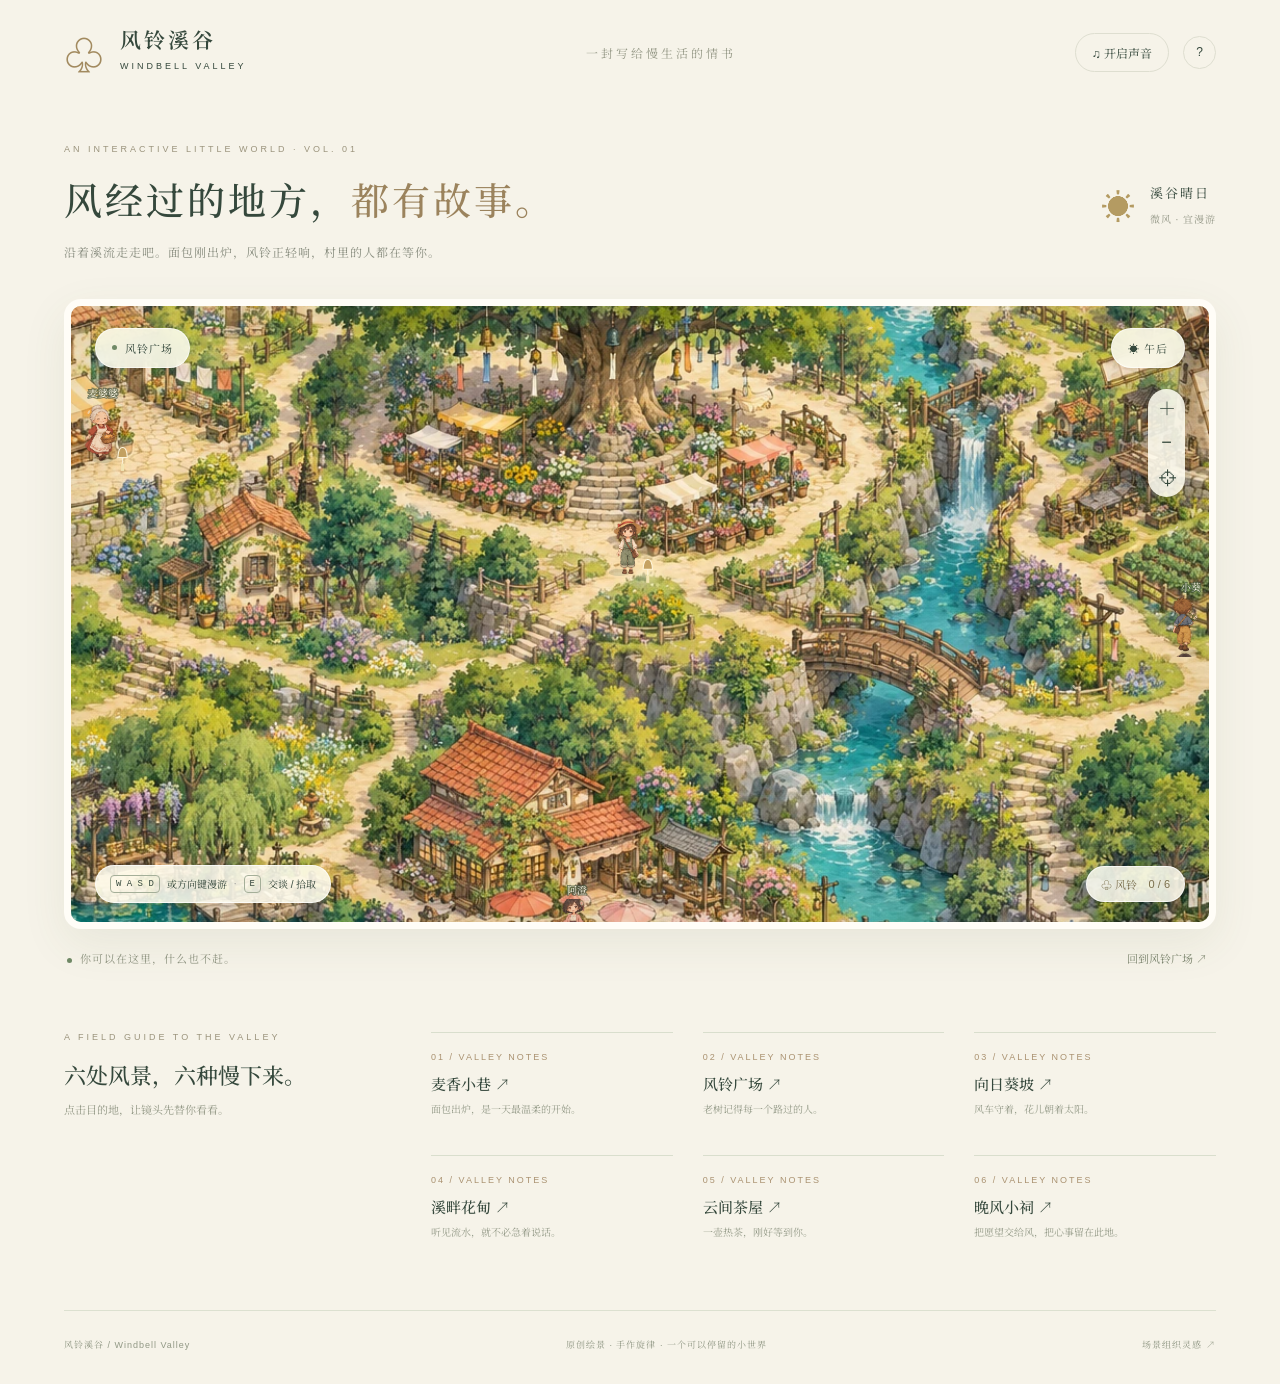
==== index.html @ 614c6e4e "Build Windbell Valley interactive hand-painted village" ====
<!doctype html>
<html lang="zh-CN"><head><meta charset="UTF-8"><meta name="viewport" content="width=device-width,initial-scale=1"><meta name="theme-color" content="#f6f1e5"><meta name="description" content="风铃溪谷：一座可以散步、遇见村民、收集风铃的温暖手绘村庄。"><link rel="icon" href="assets/favicon.svg" type="image/svg+xml"><title>风铃溪谷 · Windbell Valley</title><link rel="stylesheet" href="style.css"></head>
<body>
<header><a class="brand" href="./" aria-label="风铃溪谷首页"><span class="brand-mark">♧</span><span>风铃溪谷<small>WINDBELL VALLEY</small></span></a><span class="header-note">一封写给慢生活的情书</span><div class="header-actions"><button id="sound" aria-pressed="false">♫ <span>开启声音</span></button><button id="help" aria-label="打开游玩说明">?</button></div></header>
<main><div class="intro"><div><p class="eyebrow">AN INTERACTIVE LITTLE WORLD · VOL. 01</p><h1>风经过的地方，<em>都有故事。</em></h1><p class="description">沿着溪流走走吧。面包刚出炉，风铃正轻响，村里的人都在等你。</p></div><div class="weather"><span class="sun-icon">☀</span><div id="weatherText">溪谷晴日<small>微风 · 宜漫游</small></div></div></div>
<section class="world-shell" aria-label="可探索的村庄"><canvas id="world" tabindex="0" aria-label="村庄地图，使用方向键或 WASD 行走，E 与村民交谈"></canvas><div class="scene-vignette"></div><div class="scene-top"><span class="location"><i></i><span id="location">风铃广场</span></span><button id="day" aria-pressed="false">☀ 午后</button></div><div class="map-tools"><button id="zoomIn" aria-label="放大">＋</button><button id="zoomOut" aria-label="缩小">−</button><button id="overview" aria-label="全景地图">⌖</button></div><div class="scene-bottom"><div class="hint"><span class="key">W A S D</span><span>或方向键漫游</span><b>·</b><span class="key">E</span><span>交谈 / 拾取</span></div><div class="bell-progress">♧ 风铃 <span id="count">0 / 6</span></div></div><div id="loading">正在等一阵风…</div><div id="toast" role="status"></div><div id="dialogue" class="dialogue" hidden><span class="dialogue-tag">溪谷来信</span><h2 id="speaker"></h2><p id="speech"></p><button id="closeDialogue">收好这句话 ↗</button></div><div class="touch-controls" aria-label="触屏方向控制"><button data-move="up" aria-label="向上">↑</button><div><button data-move="left" aria-label="向左">←</button><button id="touchAction" aria-label="交谈或拾取">E</button><button data-move="right" aria-label="向右">→</button></div><button data-move="down" aria-label="向下">↓</button></div></section>
<div class="under-scene"><span><i></i>你可以在这里，什么也不赶。</span><button id="reset">回到风铃广场 ↗</button></div>
<section class="journal"><div class="journal-heading"><p class="eyebrow">A FIELD GUIDE TO THE VALLEY</p><h2>六处风景，六种慢下来。</h2><p>点击目的地，让镜头先替你看看。</p></div><div id="places" class="places"></div></section>
<footer><span>风铃溪谷 / Windbell Valley</span><span>原创绘景 · 手作旋律 · 一个可以停留的小世界</span><a href="https://github.com/aldegad/sprite-gen" target="_blank" rel="noreferrer">场景组织灵感 ↗</a></footer></main>
<dialog id="helpDialog"><button class="modal-close" id="closeHelp" aria-label="关闭">×</button><p class="eyebrow">WELCOME, WANDERER</p><h2>把时间留给溪谷。</h2><p>WASD 或方向键走动；靠近村民或风铃时按 E。点击地面也能前往。拖动地图可以看向远处，滚轮与 ＋／− 调整视野，⌖ 查看全景。</p><p>寻找六枚风铃，听听三位村民的故事。手机可以使用方向按钮。点击“开启声音”聆听原创配乐，点击“午后”切换夜色。</p><small>进度会保存在此浏览器。按 Esc 关闭对话。</small></dialog>
<script src="app.js"></script></body></html>
---- style.css ----
@import url('https://fonts.googleapis.com/css2?family=Noto+Serif+SC:wght@400;500;600;700&display=swap');
:root{--paper:#f6f3e9;--ink:#35483c;--muted:#899080;--gold:#af8553}*{box-sizing:border-box}body{margin:0;background:var(--paper);color:var(--ink);font-family:Arial,'Noto Serif SC',serif}button,a{-webkit-tap-highlight-color:transparent}button{font:inherit;color:inherit;cursor:pointer}button:focus-visible,a:focus-visible,canvas:focus-visible{outline:2px solid #a67743;outline-offset:4px}header{height:104px;max-width:1440px;margin:auto;display:flex;align-items:center;justify-content:space-between;padding:0 5%}.brand{display:flex;gap:13px;text-decoration:none;color:var(--ink);font:600 21px 'Noto Serif SC',serif;letter-spacing:3px}.brand-mark{font-size:40px;color:#a28a5f;font-weight:400}.brand small{display:block;font:9px Arial;letter-spacing:3px;margin-top:7px}.header-note{font-size:12px;color:#979a88;letter-spacing:3px}.header-actions{display:flex;gap:14px;align-items:center}.header-actions button{border:1px solid #deded0;background:transparent;border-radius:24px;padding:10px 16px;font-size:12px}.header-actions #help{border-radius:50%;padding:0;width:33px;height:33px}main{max-width:1440px;margin:auto;padding:0 5%}.intro{display:flex;justify-content:space-between;align-items:center;margin:40px 0 34px}.eyebrow{font:9px Arial;letter-spacing:3px;color:#9b947d;margin:0 0 17px}h1{font:500 clamp(24px,3vw,38px) 'Noto Serif SC',serif;margin:0;letter-spacing:3px}h1 em{font-style:normal;color:#9b835d}.description{font-size:12px;letter-spacing:1px;color:#8a8e80;margin:17px 0 0;line-height:1.8}.weather{display:flex;align-items:center;gap:13px;font-size:13px;letter-spacing:2px}.weather small{display:block;font-size:10px;color:#989b8b;letter-spacing:1px;margin-top:9px}.sun-icon{font-size:34px;color:#b49b62}.world-shell{position:relative;height:min(64vw,630px);min-height:390px;border:7px solid #fffdf7;border-radius:17px;background:#bec9a4;box-shadow:0 15px 45px #53643f16;overflow:hidden}canvas{width:100%;height:100%;display:block;touch-action:none;cursor:grab}.scene-vignette{position:absolute;inset:0;pointer-events:none;box-shadow:inset 0 0 80px #233e3220}.scene-top{position:absolute;top:22px;left:24px;right:24px;display:flex;justify-content:space-between;pointer-events:none}.scene-top>*{pointer-events:auto}.location,.scene-top button{background:#fffff1de;backdrop-filter:blur(10px);padding:11px 16px;border:1px solid #fff9;border-radius:25px;font-size:11px;letter-spacing:1px}.location{display:flex;align-items:center;gap:8px}.location i,.under-scene i{width:5px;height:5px;border-radius:50%;background:#708966;display:inline-block}.map-tools{position:absolute;right:24px;top:83px;display:grid;border-radius:20px;background:#fffef2dd;overflow:hidden;box-shadow:0 3px 15px #324b3020}.map-tools button{background:transparent;border:0;width:37px;height:36px;font-size:18px}.map-tools button:hover{background:#e7e9d9}.scene-bottom{position:absolute;bottom:19px;left:24px;right:24px;display:flex;justify-content:space-between;align-items:center;gap:10px}.hint,.bell-progress{background:#fffef1dc;border:1px solid #fffb;border-radius:22px;display:flex;align-items:center;padding:9px 14px;gap:7px;font-size:10px}.hint b{font-weight:normal;color:#999}.key{font:9px monospace;border:1px solid #a5af99;border-radius:4px;padding:3px 5px}.bell-progress{font-size:11px;gap:12px;color:#7b704e}#loading{position:absolute;inset:0;display:grid;place-items:center;background:#eeefdfee;font-family:'Noto Serif SC';letter-spacing:5px}#toast{position:absolute;top:82px;left:50%;transform:translateX(-50%);border-radius:20px;background:#3e5149e8;color:#fff7e5;padding:11px 20px;font-size:12px;opacity:0;transition:opacity .3s;pointer-events:none;white-space:nowrap}#toast.visible{opacity:1}.dialogue{position:absolute;bottom:64px;left:50%;transform:translateX(-50%);width:min(460px,90%);background:#fffbefee;backdrop-filter:blur(14px);border:1px solid white;padding:24px 30px;border-radius:15px;box-shadow:0 8px 35px #25372d38}.dialogue-tag{font-size:9px;letter-spacing:3px;color:#a68b62}.dialogue h2{font:500 21px 'Noto Serif SC';margin:10px 0}.dialogue p{font-size:13px;line-height:1.9;margin:12px 0}.dialogue button{border:0;background:transparent;color:#a48152;font-size:11px;padding:5px 0}.under-scene{display:flex;justify-content:space-between;align-items:center;padding:20px 3px;color:#919683;font-size:11px;letter-spacing:1px}.under-scene i{margin-right:8px}.under-scene button{background:transparent;border:0;font-size:11px;color:#7d866f}.journal{padding:45px 0 55px;display:grid;grid-template-columns:1fr 2.4fr;gap:40px;border-bottom:1px solid #dce0d0}.journal-heading h2{font:500 22px 'Noto Serif SC';margin:10px 0}.journal-heading p:last-child{font-size:11px;color:#949987}.places{display:grid;grid-template-columns:repeat(3,1fr);gap:23px 30px}.place{background:transparent;border:0;border-top:1px solid #d9decd;padding:13px 0;text-align:left}.place:hover .place-title{color:#ab8050}.place-num{font-size:9px;letter-spacing:2px;color:#aa9271}.place-title{font:500 15px 'Noto Serif SC';margin:9px 0 7px}.place p{font-size:10px;color:#969c8a;margin:0;line-height:1.8}footer{padding:27px 0 33px;display:flex;justify-content:space-between;gap:20px;color:#919885;font-size:9px;letter-spacing:1px}footer a{color:inherit;text-decoration:none}dialog{border:1px solid #d4d7c7;border-radius:18px;max-width:480px;background:#fffbef;color:var(--ink);padding:38px;box-shadow:0 30px 100px #152c3544}dialog::backdrop{background:#1c352c65;backdrop-filter:blur(5px)}dialog h2{font:500 25px 'Noto Serif SC'}dialog p{font-size:13px;line-height:2}dialog small{font-size:10px;color:#8c957c}.modal-close{position:absolute;top:12px;right:15px;border:0;background:transparent;font-size:22px}.touch-controls{display:none;position:absolute;bottom:66px;left:18px;text-align:center}.touch-controls button{border:1px solid #fff9;background:#fffc;height:34px;width:34px;border-radius:9px;margin:2px;touch-action:none;user-select:none}@media(max-width:760px){header{height:85px}.header-note{display:none}.brand{font-size:18px}.intro{margin-top:25px}.weather{display:none}.description{font-size:11px;max-width:290px}.world-shell{height:64vh;min-height:430px}.scene-top{left:13px;right:13px;top:15px}.scene-bottom{left:12px;right:12px;bottom:12px}.hint{display:none}.bell-progress{margin-left:auto}.map-tools{right:14px;top:70px}.touch-controls{display:block}.journal{grid-template-columns:1fr;gap:20px;padding-top:25px}.places{gap:18px;grid-template-columns:repeat(2,1fr)}footer{flex-wrap:wrap;line-height:1.8}.header-actions button{padding:9px 11px}.under-scene{font-size:9px}.dialogue{bottom:200px;padding:18px 23px}}
@media(prefers-reduced-motion:reduce){*{scroll-behavior:auto;transition:none!important}}
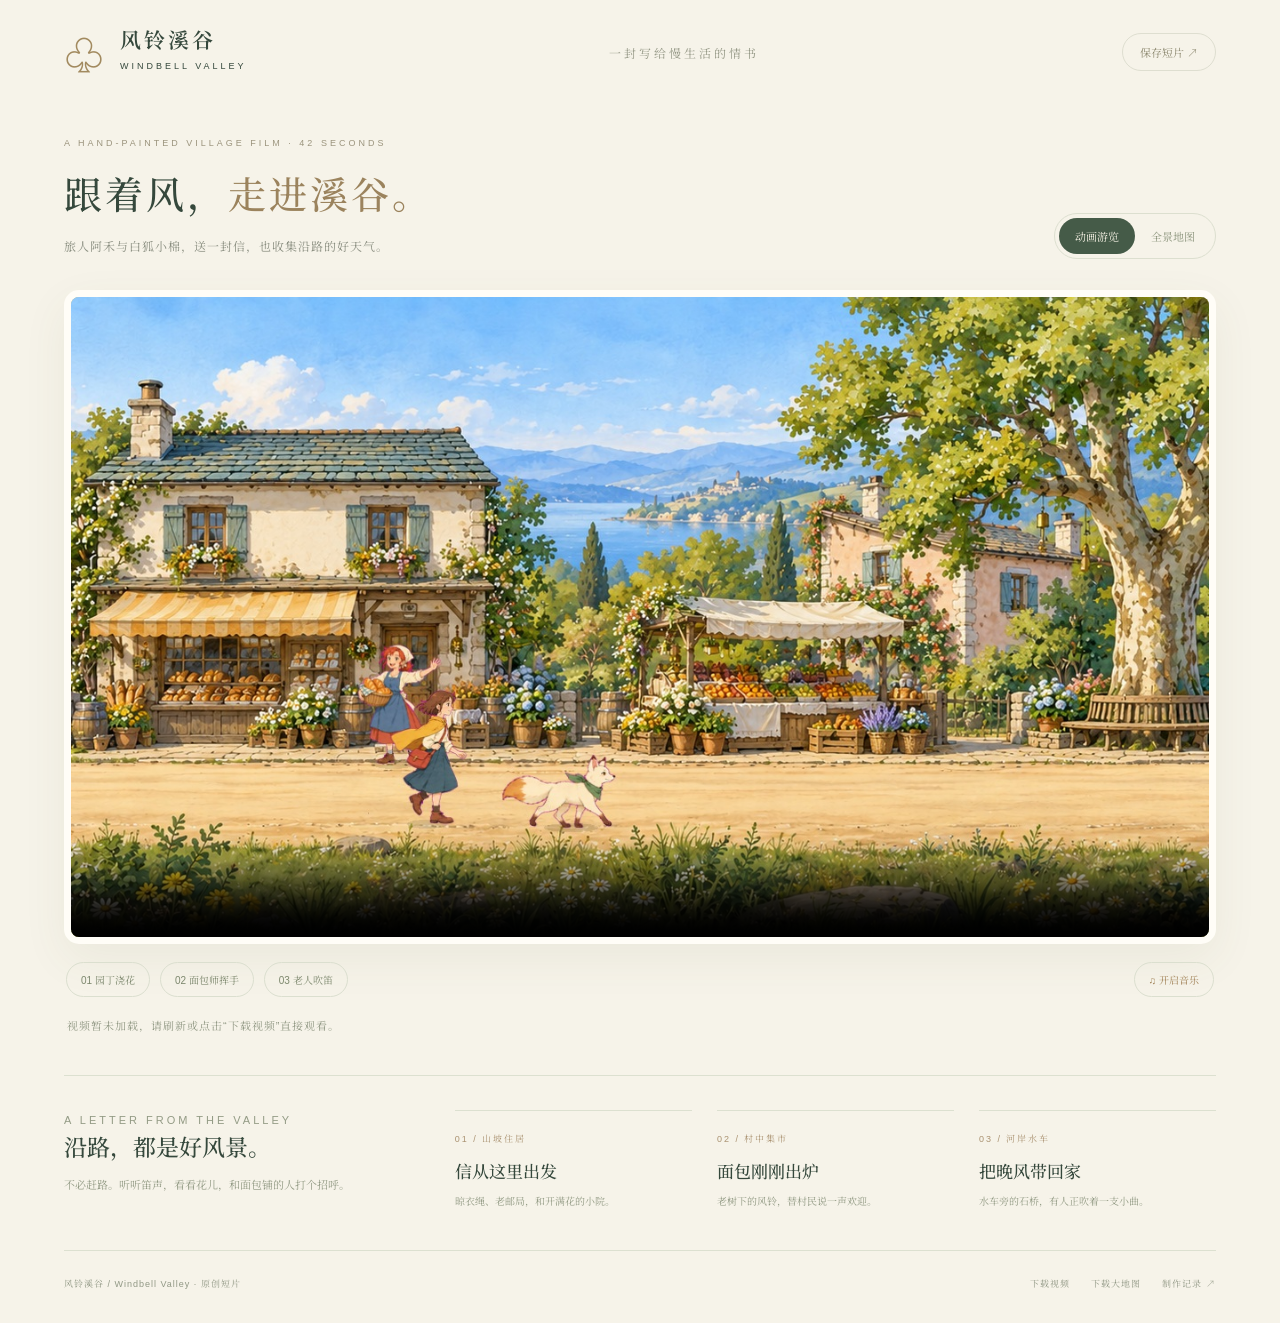
==== commit 924a52e8: "Create Windbell Valley animated film and video showcase" ====
--- a/index.html
+++ b/index.html
@@ -1,11 +1,8 @@
 <!doctype html>
-<html lang="zh-CN"><head><meta charset="UTF-8"><meta name="viewport" content="width=device-width,initial-scale=1"><meta name="theme-color" content="#f6f1e5"><meta name="description" content="风铃溪谷：一座可以散步、遇见村民、收集风铃的温暖手绘村庄。"><link rel="icon" href="assets/favicon.svg" type="image/svg+xml"><title>风铃溪谷 · Windbell Valley</title><link rel="stylesheet" href="style.css"></head>
-<body>
-<header><a class="brand" href="./" aria-label="风铃溪谷首页"><span class="brand-mark">♧</span><span>风铃溪谷<small>WINDBELL VALLEY</small></span></a><span class="header-note">一封写给慢生活的情书</span><div class="header-actions"><button id="sound" aria-pressed="false">♫ <span>开启声音</span></button><button id="help" aria-label="打开游玩说明">?</button></div></header>
-<main><div class="intro"><div><p class="eyebrow">AN INTERACTIVE LITTLE WORLD · VOL. 01</p><h1>风经过的地方，<em>都有故事。</em></h1><p class="description">沿着溪流走走吧。面包刚出炉，风铃正轻响，村里的人都在等你。</p></div><div class="weather"><span class="sun-icon">☀</span><div id="weatherText">溪谷晴日<small>微风 · 宜漫游</small></div></div></div>
-<section class="world-shell" aria-label="可探索的村庄"><canvas id="world" tabindex="0" aria-label="村庄地图，使用方向键或 WASD 行走，E 与村民交谈"></canvas><div class="scene-vignette"></div><div class="scene-top"><span class="location"><i></i><span id="location">风铃广场</span></span><button id="day" aria-pressed="false">☀ 午后</button></div><div class="map-tools"><button id="zoomIn" aria-label="放大">＋</button><button id="zoomOut" aria-label="缩小">−</button><button id="overview" aria-label="全景地图">⌖</button></div><div class="scene-bottom"><div class="hint"><span class="key">W A S D</span><span>或方向键漫游</span><b>·</b><span class="key">E</span><span>交谈 / 拾取</span></div><div class="bell-progress">♧ 风铃 <span id="count">0 / 6</span></div></div><div id="loading">正在等一阵风…</div><div id="toast" role="status"></div><div id="dialogue" class="dialogue" hidden><span class="dialogue-tag">溪谷来信</span><h2 id="speaker"></h2><p id="speech"></p><button id="closeDialogue">收好这句话 ↗</button></div><div class="touch-controls" aria-label="触屏方向控制"><button data-move="up" aria-label="向上">↑</button><div><button data-move="left" aria-label="向左">←</button><button id="touchAction" aria-label="交谈或拾取">E</button><button data-move="right" aria-label="向右">→</button></div><button data-move="down" aria-label="向下">↓</button></div></section>
-<div class="under-scene"><span><i></i>你可以在这里，什么也不赶。</span><button id="reset">回到风铃广场 ↗</button></div>
-<section class="journal"><div class="journal-heading"><p class="eyebrow">A FIELD GUIDE TO THE VALLEY</p><h2>六处风景，六种慢下来。</h2><p>点击目的地，让镜头先替你看看。</p></div><div id="places" class="places"></div></section>
-<footer><span>风铃溪谷 / Windbell Valley</span><span>原创绘景 · 手作旋律 · 一个可以停留的小世界</span><a href="https://github.com/aldegad/sprite-gen" target="_blank" rel="noreferrer">场景组织灵感 ↗</a></footer></main>
-<dialog id="helpDialog"><button class="modal-close" id="closeHelp" aria-label="关闭">×</button><p class="eyebrow">WELCOME, WANDERER</p><h2>把时间留给溪谷。</h2><p>WASD 或方向键走动；靠近村民或风铃时按 E。点击地面也能前往。拖动地图可以看向远处，滚轮与 ＋／− 调整视野，⌖ 查看全景。</p><p>寻找六枚风铃，听听三位村民的故事。手机可以使用方向按钮。点击“开启声音”聆听原创配乐，点击“午后”切换夜色。</p><small>进度会保存在此浏览器。按 Esc 关闭对话。</small></dialog>
-<script src="app.js"></script></body></html>
+<html lang="zh-CN"><head><meta charset="UTF-8"><meta name="viewport" content="width=device-width,initial-scale=1"><meta name="theme-color" content="#f6f3e9"><meta name="description" content="风铃溪谷：一部温暖手绘的村庄漫游短片。旅人与白狐经过山坡住居、村中集市与河岸水车，遇见沿路的村民。"><link rel="icon" href="assets/favicon.svg" type="image/svg+xml"><title>风铃溪谷 · Windbell Valley · 动画短片</title><link rel="stylesheet" href="style.css"></head>
+<body><header><a class="brand" href="./"><span class="brand-mark">♧</span><span>风铃溪谷<small>WINDBELL VALLEY</small></span></a><span class="header-note">一封写给慢生活的情书</span><a class="download-top" href="assets/scene.mp4" download="风铃溪谷.mp4">保存短片 ↗</a></header>
+<main><div class="intro"><div><p class="eyebrow">A HAND-PAINTED VILLAGE FILM · 42 SECONDS</p><h1>跟着风，<em>走进溪谷。</em></h1><p class="description">旅人阿禾与白狐小棉，送一封信，也收集沿路的好天气。</p></div><div class="tabs" role="group" aria-label="查看方式"><button id="filmTab" aria-pressed="true" aria-controls="filmView">动画游览</button><button id="mapTab" aria-pressed="false" aria-controls="mapView">全景地图</button></div></div>
+<section id="filmView" aria-label="风铃溪谷动画短片"><div class="frame"><video id="film" src="assets/scene.mp4" poster="assets/scene-poster.jpg" autoplay muted loop playsinline controls preload="metadata" aria-label="风铃溪谷，42 秒配乐村庄游览视频"></video></div><div class="film-tools"><div class="chapters" aria-label="查看村民动作"><button data-time="5.5">01 园丁浇花</button><button data-time="20.5">02 面包师挥手</button><button data-time="38">03 老人吹笛</button></div><button id="music" aria-pressed="false">♫ 开启音乐</button></div><p id="status" class="status" role="status">在花香与风铃声里，慢慢走过整个村庄。</p></section>
+<section id="mapView" hidden aria-label="完整村庄地图"><div class="map-tools"><span>左右拖动，看看小路通向哪里。</span><div class="district-links"><button data-x="0">山坡住居</button><button data-x="2076">村中集市</button><button data-x="4152">河岸水车</button></div></div><div class="frame"><div id="panorama" tabindex="0" aria-label="可左右滚动的全景地图"><img id="mapImage" src="assets/windbell-valley-panorama.webp" width="6324" height="724" alt="风铃溪谷横向大地图：山坡住居、村中集市、河岸水车" draggable="false"></div></div><p class="status">6324 × 724 的村庄长卷，每一扇窗里，都藏着一个平凡的下午。</p></section>
+<section class="notes"><div><p class="eyebrow">A LETTER FROM THE VALLEY</p><h2>沿路，都是好风景。</h2><p>不必赶路。听听笛声，看看花儿，和面包铺的人打个招呼。</p></div><div class="note-cards"><button data-time="4"><span>01 / 山坡住居</span><h3>信从这里出发</h3><p>晾衣绳、老邮局，和开满花的小院。</p></button><button data-time="21"><span>02 / 村中集市</span><h3>面包刚刚出炉</h3><p>老树下的风铃，替村民说一声欢迎。</p></button><button data-time="37"><span>03 / 河岸水车</span><h3>把晚风带回家</h3><p>水车旁的石桥，有人正吹着一支小曲。</p></button></div></section>
+<footer><span>风铃溪谷 / Windbell Valley · 原创短片</span><div><a href="assets/scene.mp4" download="风铃溪谷.mp4">下载视频</a><a href="assets/windbell-valley-panorama.png" download="风铃溪谷大地图.png">下载大地图</a><a href="https://github.com/leeweisa3-maker/windbell-valley" target="_blank" rel="noreferrer">制作记录 ↗</a></div></footer></main><script src="app.js"></script></body></html>
--- a/style.css
+++ b/style.css
@@ -1,3 +1,2 @@
-@import url('https://fonts.googleapis.com/css2?family=Noto+Serif+SC:wght@400;500;600;700&display=swap');
-:root{--paper:#f6f3e9;--ink:#35483c;--muted:#899080;--gold:#af8553}*{box-sizing:border-box}body{margin:0;background:var(--paper);color:var(--ink);font-family:Arial,'Noto Serif SC',serif}button,a{-webkit-tap-highlight-color:transparent}button{font:inherit;color:inherit;cursor:pointer}button:focus-visible,a:focus-visible,canvas:focus-visible{outline:2px solid #a67743;outline-offset:4px}header{height:104px;max-width:1440px;margin:auto;display:flex;align-items:center;justify-content:space-between;padding:0 5%}.brand{display:flex;gap:13px;text-decoration:none;color:var(--ink);font:600 21px 'Noto Serif SC',serif;letter-spacing:3px}.brand-mark{font-size:40px;color:#a28a5f;font-weight:400}.brand small{display:block;font:9px Arial;letter-spacing:3px;margin-top:7px}.header-note{font-size:12px;color:#979a88;letter-spacing:3px}.header-actions{display:flex;gap:14px;align-items:center}.header-actions button{border:1px solid #deded0;background:transparent;border-radius:24px;padding:10px 16px;font-size:12px}.header-actions #help{border-radius:50%;padding:0;width:33px;height:33px}main{max-width:1440px;margin:auto;padding:0 5%}.intro{display:flex;justify-content:space-between;align-items:center;margin:40px 0 34px}.eyebrow{font:9px Arial;letter-spacing:3px;color:#9b947d;margin:0 0 17px}h1{font:500 clamp(24px,3vw,38px) 'Noto Serif SC',serif;margin:0;letter-spacing:3px}h1 em{font-style:normal;color:#9b835d}.description{font-size:12px;letter-spacing:1px;color:#8a8e80;margin:17px 0 0;line-height:1.8}.weather{display:flex;align-items:center;gap:13px;font-size:13px;letter-spacing:2px}.weather small{display:block;font-size:10px;color:#989b8b;letter-spacing:1px;margin-top:9px}.sun-icon{font-size:34px;color:#b49b62}.world-shell{position:relative;height:min(64vw,630px);min-height:390px;border:7px solid #fffdf7;border-radius:17px;background:#bec9a4;box-shadow:0 15px 45px #53643f16;overflow:hidden}canvas{width:100%;height:100%;display:block;touch-action:none;cursor:grab}.scene-vignette{position:absolute;inset:0;pointer-events:none;box-shadow:inset 0 0 80px #233e3220}.scene-top{position:absolute;top:22px;left:24px;right:24px;display:flex;justify-content:space-between;pointer-events:none}.scene-top>*{pointer-events:auto}.location,.scene-top button{background:#fffff1de;backdrop-filter:blur(10px);padding:11px 16px;border:1px solid #fff9;border-radius:25px;font-size:11px;letter-spacing:1px}.location{display:flex;align-items:center;gap:8px}.location i,.under-scene i{width:5px;height:5px;border-radius:50%;background:#708966;display:inline-block}.map-tools{position:absolute;right:24px;top:83px;display:grid;border-radius:20px;background:#fffef2dd;overflow:hidden;box-shadow:0 3px 15px #324b3020}.map-tools button{background:transparent;border:0;width:37px;height:36px;font-size:18px}.map-tools button:hover{background:#e7e9d9}.scene-bottom{position:absolute;bottom:19px;left:24px;right:24px;display:flex;justify-content:space-between;align-items:center;gap:10px}.hint,.bell-progress{background:#fffef1dc;border:1px solid #fffb;border-radius:22px;display:flex;align-items:center;padding:9px 14px;gap:7px;font-size:10px}.hint b{font-weight:normal;color:#999}.key{font:9px monospace;border:1px solid #a5af99;border-radius:4px;padding:3px 5px}.bell-progress{font-size:11px;gap:12px;color:#7b704e}#loading{position:absolute;inset:0;display:grid;place-items:center;background:#eeefdfee;font-family:'Noto Serif SC';letter-spacing:5px}#toast{position:absolute;top:82px;left:50%;transform:translateX(-50%);border-radius:20px;background:#3e5149e8;color:#fff7e5;padding:11px 20px;font-size:12px;opacity:0;transition:opacity .3s;pointer-events:none;white-space:nowrap}#toast.visible{opacity:1}.dialogue{position:absolute;bottom:64px;left:50%;transform:translateX(-50%);width:min(460px,90%);background:#fffbefee;backdrop-filter:blur(14px);border:1px solid white;padding:24px 30px;border-radius:15px;box-shadow:0 8px 35px #25372d38}.dialogue-tag{font-size:9px;letter-spacing:3px;color:#a68b62}.dialogue h2{font:500 21px 'Noto Serif SC';margin:10px 0}.dialogue p{font-size:13px;line-height:1.9;margin:12px 0}.dialogue button{border:0;background:transparent;color:#a48152;font-size:11px;padding:5px 0}.under-scene{display:flex;justify-content:space-between;align-items:center;padding:20px 3px;color:#919683;font-size:11px;letter-spacing:1px}.under-scene i{margin-right:8px}.under-scene button{background:transparent;border:0;font-size:11px;color:#7d866f}.journal{padding:45px 0 55px;display:grid;grid-template-columns:1fr 2.4fr;gap:40px;border-bottom:1px solid #dce0d0}.journal-heading h2{font:500 22px 'Noto Serif SC';margin:10px 0}.journal-heading p:last-child{font-size:11px;color:#949987}.places{display:grid;grid-template-columns:repeat(3,1fr);gap:23px 30px}.place{background:transparent;border:0;border-top:1px solid #d9decd;padding:13px 0;text-align:left}.place:hover .place-title{color:#ab8050}.place-num{font-size:9px;letter-spacing:2px;color:#aa9271}.place-title{font:500 15px 'Noto Serif SC';margin:9px 0 7px}.place p{font-size:10px;color:#969c8a;margin:0;line-height:1.8}footer{padding:27px 0 33px;display:flex;justify-content:space-between;gap:20px;color:#919885;font-size:9px;letter-spacing:1px}footer a{color:inherit;text-decoration:none}dialog{border:1px solid #d4d7c7;border-radius:18px;max-width:480px;background:#fffbef;color:var(--ink);padding:38px;box-shadow:0 30px 100px #152c3544}dialog::backdrop{background:#1c352c65;backdrop-filter:blur(5px)}dialog h2{font:500 25px 'Noto Serif SC'}dialog p{font-size:13px;line-height:2}dialog small{font-size:10px;color:#8c957c}.modal-close{position:absolute;top:12px;right:15px;border:0;background:transparent;font-size:22px}.touch-controls{display:none;position:absolute;bottom:66px;left:18px;text-align:center}.touch-controls button{border:1px solid #fff9;background:#fffc;height:34px;width:34px;border-radius:9px;margin:2px;touch-action:none;user-select:none}@media(max-width:760px){header{height:85px}.header-note{display:none}.brand{font-size:18px}.intro{margin-top:25px}.weather{display:none}.description{font-size:11px;max-width:290px}.world-shell{height:64vh;min-height:430px}.scene-top{left:13px;right:13px;top:15px}.scene-bottom{left:12px;right:12px;bottom:12px}.hint{display:none}.bell-progress{margin-left:auto}.map-tools{right:14px;top:70px}.touch-controls{display:block}.journal{grid-template-columns:1fr;gap:20px;padding-top:25px}.places{gap:18px;grid-template-columns:repeat(2,1fr)}footer{flex-wrap:wrap;line-height:1.8}.header-actions button{padding:9px 11px}.under-scene{font-size:9px}.dialogue{bottom:200px;padding:18px 23px}}
-@media(prefers-reduced-motion:reduce){*{scroll-behavior:auto;transition:none!important}}
+@import url('https://fonts.googleapis.com/css2?family=Noto+Serif+SC:wght@400;500;600&display=swap');
+:root{--paper:#f6f3e9;--ink:#35483c;--muted:#899080;--gold:#af8553}*{box-sizing:border-box}body{margin:0;background:var(--paper);color:var(--ink);font-family:Arial,'Noto Serif SC',serif}button,a{-webkit-tap-highlight-color:transparent}button{font:inherit;color:inherit;cursor:pointer}a{color:inherit}button:focus-visible,a:focus-visible,#panorama:focus-visible{outline:2px solid #a67743;outline-offset:4px}[hidden]{display:none!important}header{height:104px;max-width:1440px;margin:auto;display:flex;align-items:center;justify-content:space-between;padding:0 5%}.brand{display:flex;gap:13px;text-decoration:none;font:600 21px 'Noto Serif SC',serif;letter-spacing:3px}.brand-mark{font-size:40px;color:#a28a5f;font-weight:400}.brand small{display:block;font:9px Arial;letter-spacing:3px;margin-top:7px}.header-note{font-size:12px;color:#979a88;letter-spacing:3px}.download-top{font-size:11px;color:#8b876e;text-decoration:none;border:1px solid #deded0;padding:10px 17px;border-radius:24px}main{max-width:1440px;margin:auto;padding:0 5%}.intro{display:flex;justify-content:space-between;align-items:flex-end;margin:34px 0 31px;gap:25px}.eyebrow{font:9px Arial;letter-spacing:3px;color:#9b947d;margin:0 0 17px}h1{font:500 clamp(26px,3vw,38px) 'Noto Serif SC',serif;margin:0;letter-spacing:3px}h1 em{font-style:normal;color:#9b835d}.description{font-size:12px;letter-spacing:1px;color:#8a8e80;margin:17px 0 0;line-height:1.8}.tabs{display:flex;border:1px solid #dcdfcf;border-radius:25px;padding:4px;white-space:nowrap}.tabs button{border:0;background:transparent;padding:10px 16px;border-radius:21px;font-size:11px;color:#8c957d}.tabs button[aria-pressed=true]{background:#455b48;color:#fbf6e9}.frame{border:7px solid #fffdf7;border-radius:15px;overflow:hidden;background:#bac5a4;box-shadow:0 15px 45px #53643f12}video{display:block;width:100%;aspect-ratio:16/9;object-fit:contain;background:#bbc7a9}.film-tools{display:flex;justify-content:space-between;align-items:center;gap:12px;margin:18px 2px 0}.chapters{display:flex;gap:10px;flex-wrap:wrap}.film-tools button,.district-links button{border:1px solid #dbdfcf;background:transparent;border-radius:20px;padding:9px 14px;font-size:10px;color:#7c876d}.film-tools button:hover,.district-links button:hover{background:#eaeddf}.film-tools #music{color:#a08055;white-space:nowrap}.status{font-size:11px;letter-spacing:1px;color:#939a86;line-height:1.8;margin:20px 3px 0}.map-tools{display:flex;justify-content:space-between;align-items:center;margin:0 2px 15px;gap:12px;font-size:11px;color:#8c947d}.district-links{display:flex;gap:8px}#panorama{overflow-x:auto;overflow-y:hidden;cursor:grab;user-select:none;scrollbar-color:#b4bea5 #e4e9d9}#panorama.dragging{cursor:grabbing}#panorama img{display:block;height:min(68vh,660px);width:auto;max-width:none;pointer-events:none}.notes{margin-top:38px;border-top:1px solid #dce0d0;border-bottom:1px solid #dce0d0;padding:34px 0 39px;display:grid;grid-template-columns:1.1fr 2.4fr;gap:42px}.notes h2{font:500 23px 'Noto Serif SC';margin:0 0 12px}.notes p{font-size:11px;color:#939b85;line-height:1.9;max-width:290px;margin:0}.note-cards{display:grid;grid-template-columns:repeat(3,1fr);gap:25px}.note-cards button{background:transparent;border:0;border-top:1px solid #dce0d0;padding:17px 0 0;text-align:left}.note-cards button:hover h3{color:#a08055}.note-cards span{font-size:9px;letter-spacing:2px;color:#aa9271}.note-cards h3{font:500 17px 'Noto Serif SC';margin:12px 0 9px}.note-cards p{font-size:10px}footer{padding:26px 0 33px;display:flex;justify-content:space-between;gap:20px;color:#919885;font-size:9px;letter-spacing:1px}footer div{display:flex;gap:21px}footer a{text-decoration:none}@media(max-width:760px){header{height:85px}.header-note{display:none}.brand{font-size:18px}.brand-mark{font-size:33px}.download-top{padding:9px 12px;font-size:10px}.intro{margin-top:25px;align-items:flex-start;flex-direction:column;gap:23px}.description{font-size:11px}.tabs button{padding:9px 17px}.frame{border-width:5px}.film-tools{align-items:flex-start}.chapters{gap:7px;flex-direction:column}.film-tools button{padding:8px 12px;font-size:10px}.notes{grid-template-columns:1fr;gap:22px;padding-top:25px}.note-cards{gap:16px}.note-cards h3{font-size:14px}.note-cards span{font-size:8px;letter-spacing:1px}.note-cards p{font-size:9px}.map-tools{flex-direction:column;align-items:flex-start;gap:13px}.district-links{gap:5px}.district-links button{font-size:9px;padding:8px 10px}#panorama img{height:53vh}footer{flex-wrap:wrap;line-height:1.8}.status{font-size:10px}}@media(prefers-reduced-motion:reduce){*{scroll-behavior:auto}}
